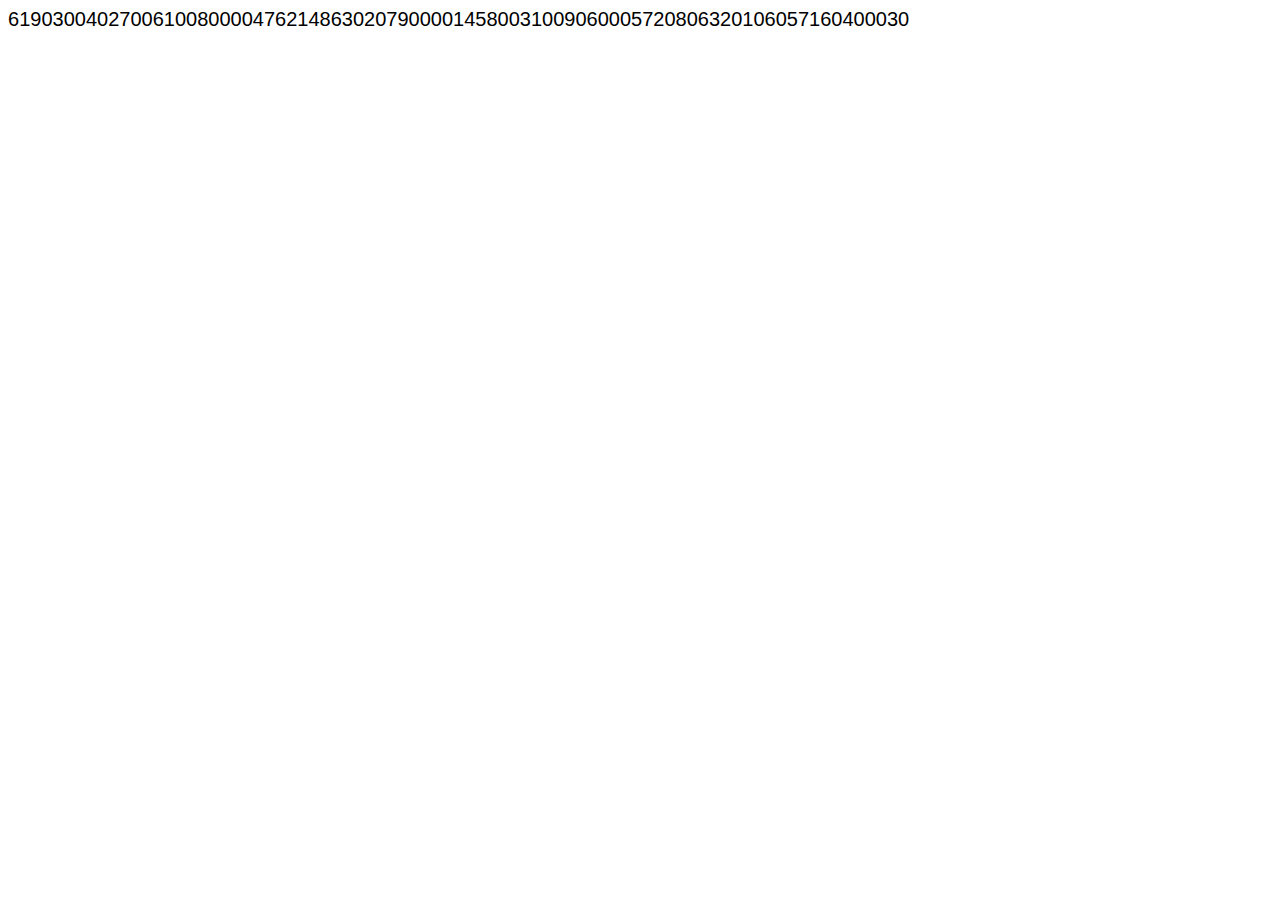
==== src/index.html @ 9c206df4 "Merge pull request #2 from danbender/css" ====
<!doctype html>
<html lang="en">
<head>
  <meta charset="UTF-8">
  <title>Document</title>
  <link rel="stylesheet" type="text/css" href="style.css"></link>
  <script type="text/javascript" src="prototypes.js"></script>
  <script type="text/javascript" src="solver.js"></script>
</head>
<body>
  <div id="sudoku_string">619030040270061008000047621486302079000014580031009060005720806320106057160400030</div>
</body>
</html>
---- src/style.css ----
#sudoku_string{
  font-size: 20px;
  width: 170px;
  position: absolute;
  font-family: Helvetica;
  /*word-wrap: break-word; */
}
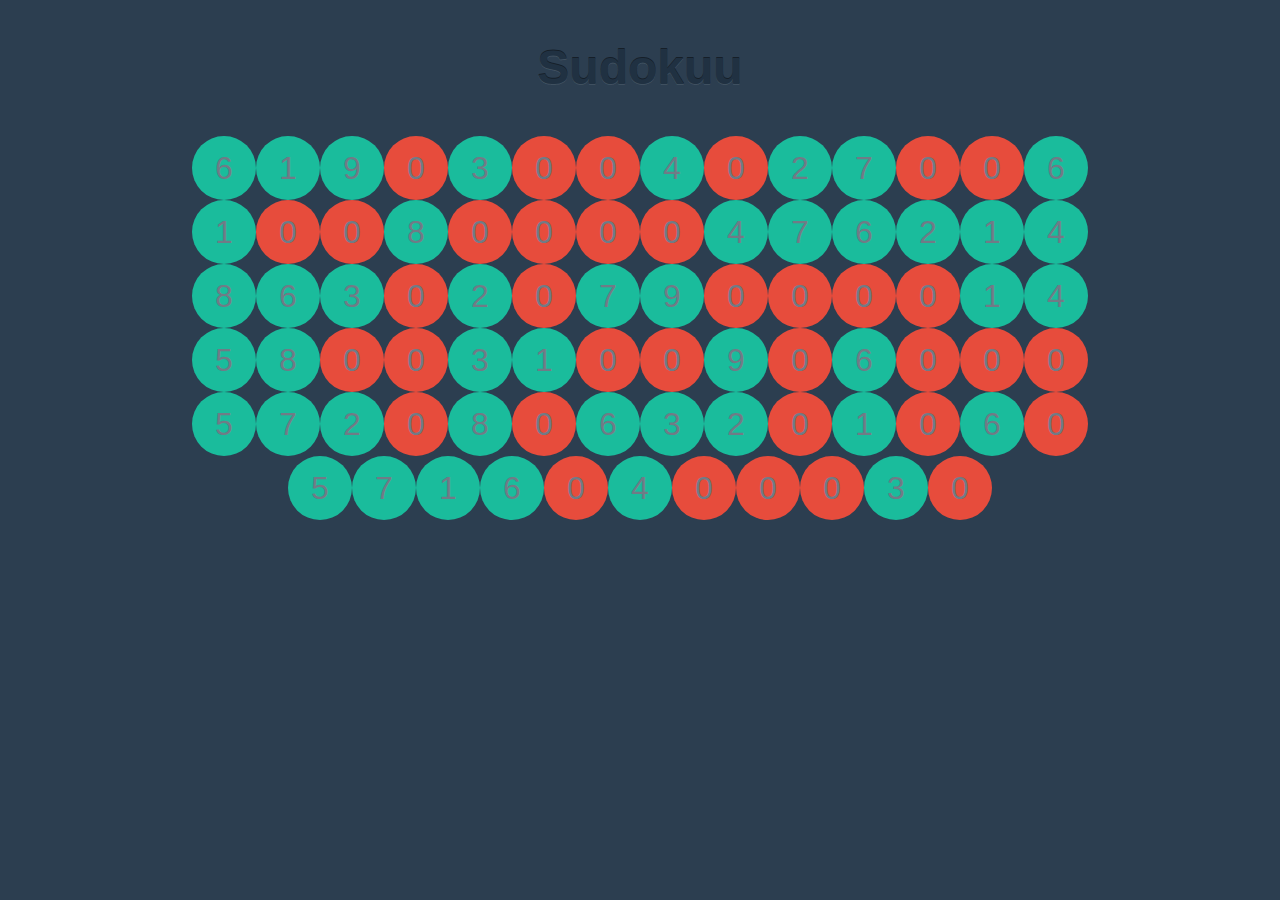
==== commit 94fa2e15: "Merge pull request #3 from danbender/styling" ====
--- a/src/index.html
+++ b/src/index.html
@@ -8,6 +8,11 @@
   <script type="text/javascript" src="solver.js"></script>
 </head>
 <body>
-  <div id="sudoku_string">619030040270061008000047621486302079000014580031009060005720806320106057160400030</div>
+  <div id="container">
+    <h1>Sudokuu</h1>
+    <p id="sudoku_string">619030040270061008000047621486302079000014580031009060005720806320106057160400030
+    </p>
+
+  </div>
 </body>
 </html>
--- a/src/style.css
+++ b/src/style.css
@@ -1,7 +1,86 @@
+html {
+/*  margin: 0 auto;
+*/  padding: 0;
+}
+
+body {
+  font-size: 16px;
+   background: #2c3e50;
+  color: #707B86;
+  text-align: center;
+  font-family: 'Helvetica', 'Arial', sans-serif;
+  line-height: 1.5;
+  text-align: center;
+}
+
+#container {
+  margin: 0 auto;
+  width: 75%;
+}
+
+div:not(#container){
+  display: inline-block;
+  width: 10%;
+  width: 2em;
+  height: 2em;
+  background: #1abc9c;
+  cursor: pointer;
+  border-radius: 50%;
+  line-height: 2em;
+}
+
+
+h1 {
+  color: #203142;
+  font-size: 3em;
+    text-shadow: 0 -1px 0 rgba(0,0,0,.5), 0 1px 0 rgba(255,255,255,.1);
+
+}
+
 #sudoku_string{
-  font-size: 20px;
-  width: 170px;
-  position: absolute;
-  font-family: Helvetica;
-  /*word-wrap: break-word; */
+  word-wrap: break-word;
+  font-size: 2em;
 }
+
+span:nth-of-type(9n) {
+  display: block;
+}
+
+.zero{
+  width: 2em;
+  height: 2em;
+  background: #e74c3c !important;
+  cursor: pointer;
+  border-radius: 50%;
+  line-height: 2em;
+  -webkit-transition: all 0.5s ease-in-out;
+  -moz-transition: all 0.5s ease-in-out;
+  -ms-transition: all 0.5s ease-in-out;
+  -o-transition: all 0.5s ease-in-out;
+  transition: all 0.5s ease-in-out;
+  -webkit-transform-origin: 50% 50%;
+  -moz-transform-origin: 50% 50%;
+  -ms-transform-origin: 50% 50%;
+  -o-transform-origin: 50% 50%;
+  transform-origin: 50% 50%;
+  transform-origin: 50% 50%;
+  -webkit-transform-style: preserve-3d;
+  -moz-transform-style: preserve-3d;
+  -ms-transform-style: preserve-3d;
+  transform-style: preserve-3d;
+}
+
+.flip, .flip:hover {
+  background: #1abc9c !important;
+  -webkit-transform-origin: 3000% 3000%;
+  -moz-transform-origin: 3000% 3000%;
+  -ms-transform-origin: 3000% 3000%;
+  -o-transform-origin: 3000% 3000%;
+  transform-origin: 3000% 3000%;
+
+  -webkit-transform: rotateX(.35deg) rotateY(360deg);
+     -moz-transform: rotateX(.35deg) rotateY(360deg);
+      -ms-transform: rotateX(.35deg) rotateY(360deg);
+       -o-transform: rotateX(.35deg) rotateY(360deg);
+          transform: rotateX(.35deg) rotateY(360deg);
+}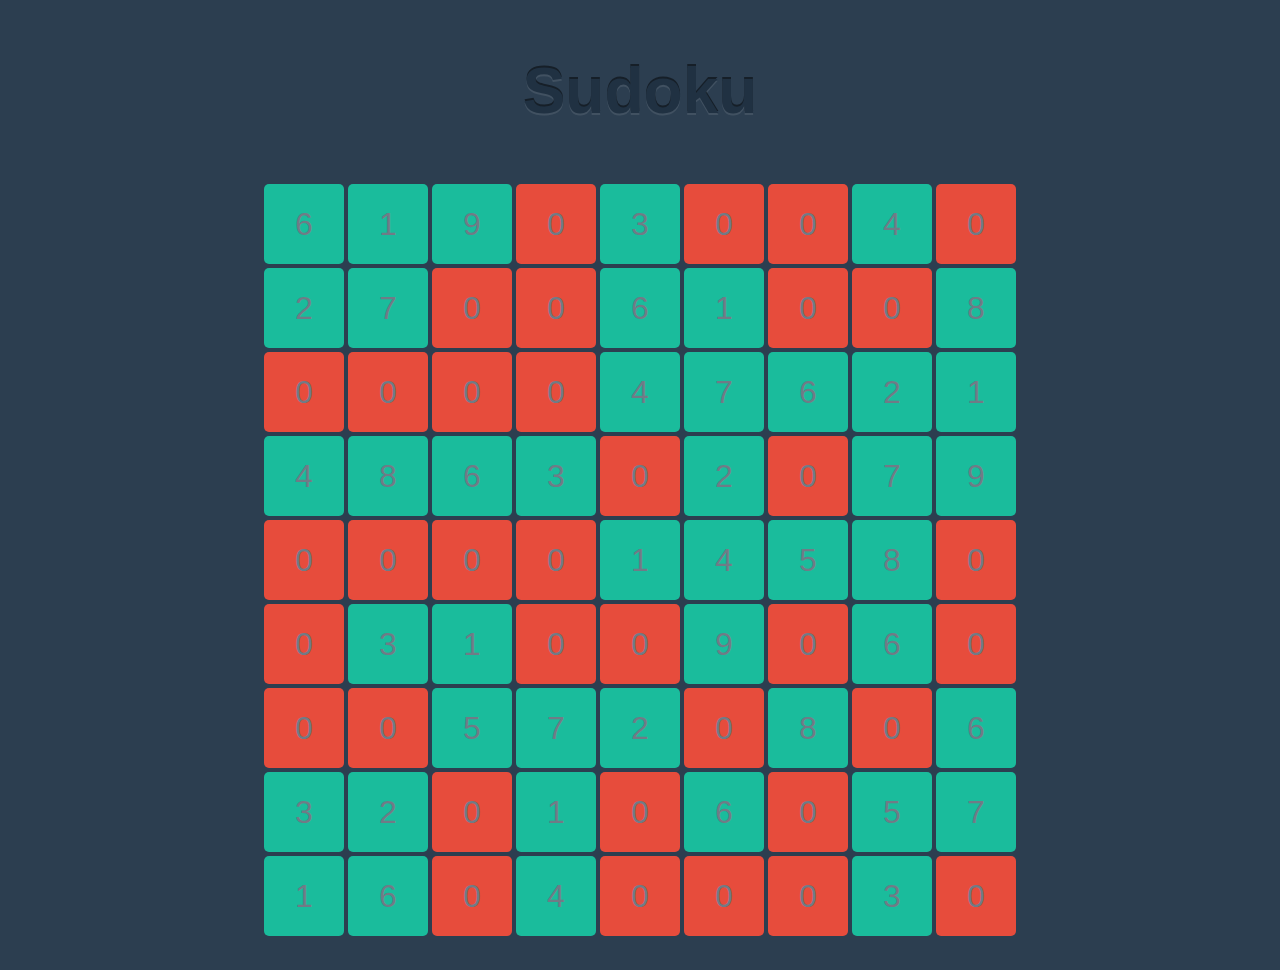
==== commit 10c5e477: "* cells are now squares * cleaned out animation * built sudoku board" ====
--- a/src/index.html
+++ b/src/index.html
@@ -9,7 +9,7 @@
 </head>
 <body>
   <div id="container">
-    <h1>Sudokuu</h1>
+    <h1>Sudoku</h1>
     <p id="sudoku_string">619030040270061008000047621486302079000014580031009060005720806320106057160400030
     </p>
 
--- a/src/style.css
+++ b/src/style.css
@@ -1,11 +1,10 @@
 html {
-/*  margin: 0 auto;
-*/  padding: 0;
+  padding: 0;
 }
 
 body {
   font-size: 16px;
-   background: #2c3e50;
+  background: #2c3e50;
   color: #707B86;
   text-align: center;
   font-family: 'Helvetica', 'Arial', sans-serif;
@@ -15,26 +14,25 @@
 
 #container {
   margin: 0 auto;
-  width: 75%;
+  width: 770px;
 }
 
 div:not(#container){
   display: inline-block;
-  width: 10%;
-  width: 2em;
-  height: 2em;
+  margin: 2px;
+  width: 70px;
+  width: 80px;
+  height: 80px;
   background: #1abc9c;
-  cursor: pointer;
-  border-radius: 50%;
-  line-height: 2em;
+  border-radius: 5px;
+  line-height: 80px;
 }
 
 
 h1 {
   color: #203142;
-  font-size: 3em;
-    text-shadow: 0 -1px 0 rgba(0,0,0,.5), 0 1px 0 rgba(255,255,255,.1);
-
+  font-size: 4em;
+  text-shadow: 0 -2px 0 rgba(0,0,0,.5), 0 2px 0 rgba(255,255,255,.1);
 }
 
 #sudoku_string{
@@ -42,17 +40,11 @@
   font-size: 2em;
 }
 
-span:nth-of-type(9n) {
-  display: block;
-}
-
-.zero{
-  width: 2em;
-  height: 2em;
+.zero {
+  width: 80px;
+  height: 80px;
   background: #e74c3c !important;
-  cursor: pointer;
-  border-radius: 50%;
-  line-height: 2em;
+  line-height: 80px;
   -webkit-transition: all 0.5s ease-in-out;
   -moz-transition: all 0.5s ease-in-out;
   -ms-transition: all 0.5s ease-in-out;
@@ -72,15 +64,10 @@
 
 .flip, .flip:hover {
   background: #1abc9c !important;
-  -webkit-transform-origin: 3000% 3000%;
-  -moz-transform-origin: 3000% 3000%;
-  -ms-transform-origin: 3000% 3000%;
-  -o-transform-origin: 3000% 3000%;
-  transform-origin: 3000% 3000%;
+  -webkit-transform: rotateX(.35deg) rotateY(360deg);
+  -moz-transform: rotateX(.35deg) rotateY(360deg);
+  -ms-transform: rotateX(.35deg) rotateY(360deg);
+  -o-transform: rotateX(.35deg) rotateY(360deg);
+  transform: rotateX(.35deg) rotateY(360deg);
 
-  -webkit-transform: rotateX(.35deg) rotateY(360deg);
-     -moz-transform: rotateX(.35deg) rotateY(360deg);
-      -ms-transform: rotateX(.35deg) rotateY(360deg);
-       -o-transform: rotateX(.35deg) rotateY(360deg);
-          transform: rotateX(.35deg) rotateY(360deg);
 }